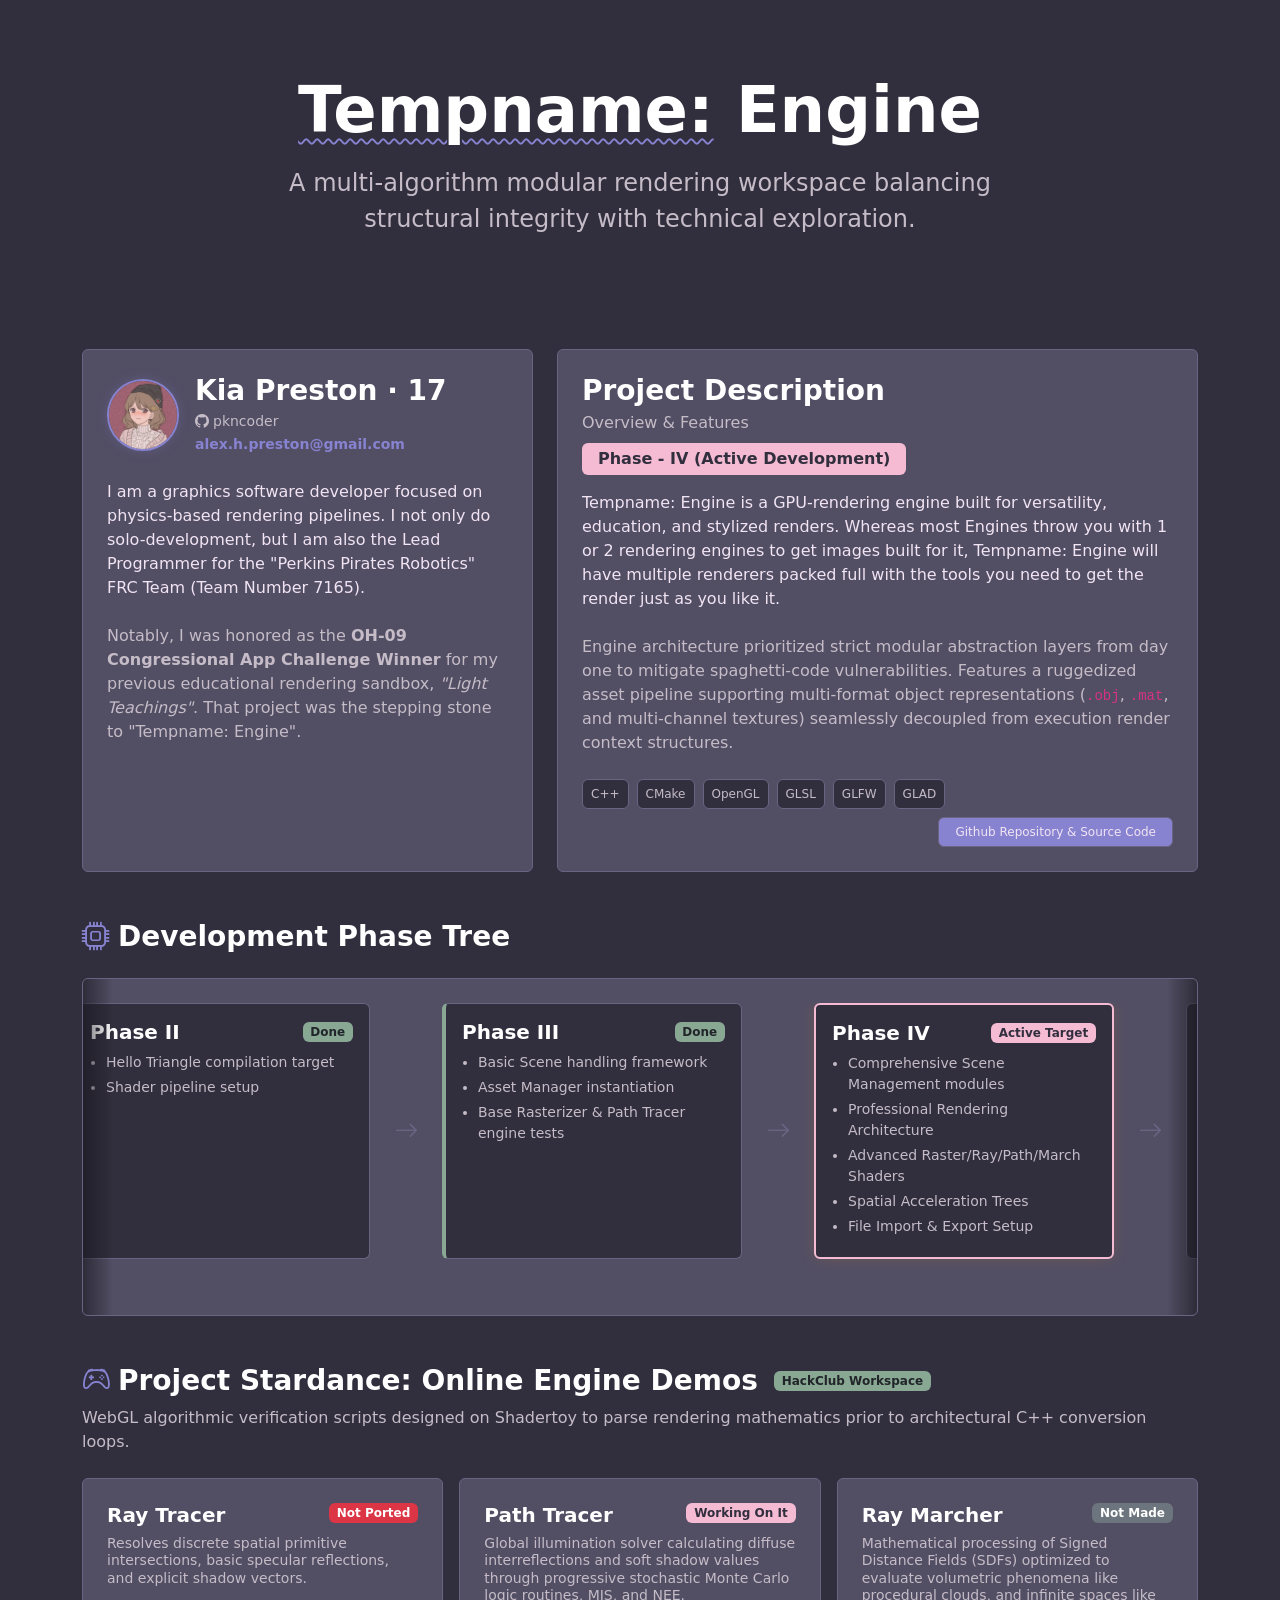
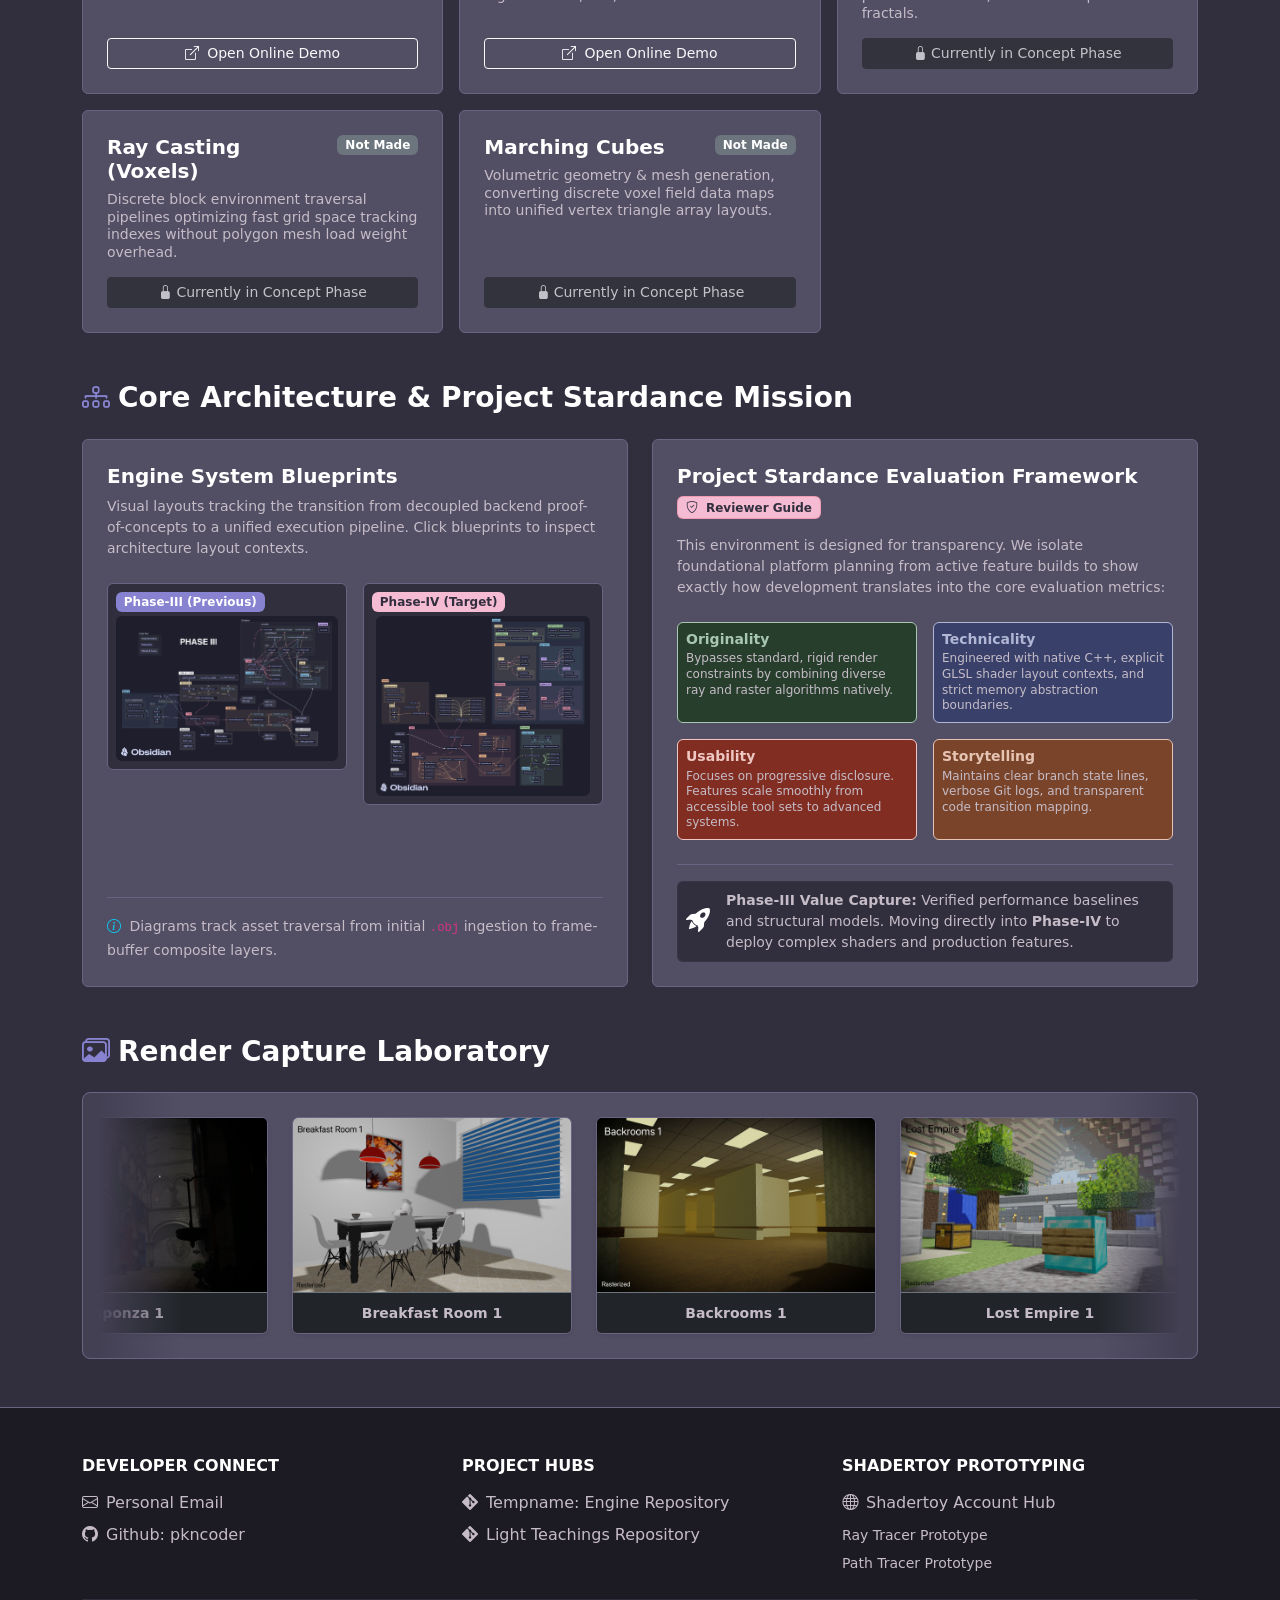
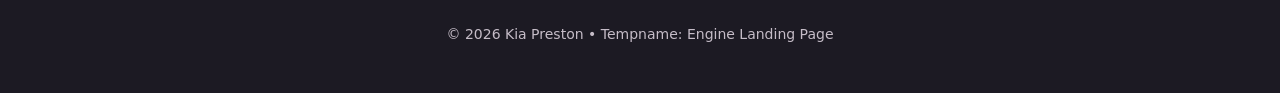
==== docs/index.html @ 06afb441 "Little changes, moving from landingPage/ to docs/, new png for the architecture, and changing the na" ====
<!DOCTYPE html>
<html lang="en">
<head>
    <meta charset="UTF-8">
    <meta name="viewport" content="width=device-width, initial-scale=1.0">

    <!-- Personal metadata -->
    <meta name="author" content="Kia Preston">
    <meta name="author-github" content="@pkncoder">
    <meta name="author-email" content="alex.h.preston@gmail.com">


    <!-- Bootstrap-5 -->
    <link href="https://cdn.jsdelivr.net/npm/bootstrap@5.3.2/dist/css/bootstrap.min.css" rel="stylesheet">
    <link rel="stylesheet" href="https://cdn.jsdelivr.net/npm/bootstrap-icons@1.11.1/font/bootstrap-icons.css">

    <!-- jQuery -->
    <script src="https://code.jquery.com/jquery-3.7.1.min.js" integrity="sha256-/JqT3SQfawRcv/BIHPThkBvs0OEvtFFmqPF/lYI/Cxo=" crossorigin="anonymous"></script>

    <!-- Custom Styles -->
    <link rel="stylesheet" href="./style.css">

    <title>Tempname: Engine</title>
</head>
<body>

    <header class="py-5 text-center container">
        <div class="row py-lg-4">
            <div class="col-lg-8 col-md-10 mx-auto">
                <h1 class="fw-bold display-3 mb-3 text-white">
                    <span class="squiggly-error">Tempname:</span> Engine
                </h1>
                <p class="lead text-secondary-custom fs-4">
                    A multi-algorithm modular rendering workspace balancing structural integrity with technical exploration.
                </p>
            </div>
        </div>
    </header>

    <main class="container my-4">

        <!-- Bio & Project Description -->
        <section class="row g-4 mb-5">

            <!-- Bio -->
            <div class="col-lg-5">
                <div class="card p-4 h-100 justify-content-between">
                    <div>
                        <div class="d-flex align-items-center mb-4">
                            <div class="pfp-container me-3 position-relative">
                                <img src="./assets/pfp.png" alt="Kia Preston Avatar" class="profile-image-frame" onerror="this.onerror=null; this.src='https://api.dicebear.com/7.x/bottts/svg?seed=pkncoder&backgroundColor=1f2833';">
                            </div>
                            <div>
                                <h3 class="mb-1 text-white fw-bold">Kia Preston &middot; 17</h3>
                                <p class="text-secondary-custom mb-0 small">
                                    <a href="https://github.com/pkncoder" class="text-secondary-custom text-decoration-none"><i class="bi bi-github me-1"></i>pkncoder</a>
                                </p>
                                <a href="mailto:alex.h.preston@gmail.com" class="small text-decoration-none fw-semibold accent-one">alex.h.preston@gmail.com</a>
                            </div>
                        </div>

                        <p class="text-primary-custom fs-6 lh-base mb-0">
                            I am a graphics software developer focused on physics-based rendering pipelines. I not only do solo-development, but I am also the Lead Programmer for the "Perkins Pirates Robotics" FRC Team (Team Number 7165).
                        </p>
                        <br>
                        <p class="text-secondary-custom fs-6 lh-base mb-0">
                            Notably, I was honored as the <strong>OH-09 Congressional App Challenge Winner</strong> for my previous educational rendering sandbox, <em>"Light Teachings"</em>. That project was the stepping stone to "Tempname: Engine". 
                        </p>
                    </div>
                </div>
            </div>

            <!-- Project Description -->
            <div class="col-lg-7">
                <div class="card p-4 h-100 d-flex flex-column justify-content-between">
                    <div>
                        <div class="d-flex justify-content-between align-items-start flex-wrap gap-2 mb-3">
                            <div>
                                <h3 class="text-white fw-bold mb-1">Project Description</h3>
                                <p class="text-secondary-custom mb-0">Overview & Features</p>
                            </div>
                            <span class="badge fs-6 px-3 py-2 state-active-badge">
                                Phase - IV (Active Development)
                            </span>
                        </div>

                        <p class="text-primary-custom mb-4">
                            Tempname: Engine is a GPU-rendering engine built for versatility, education, and stylized renders. Whereas most Engines throw you with 1 or 2 rendering engines to get images built for it, Tempname: Engine will have multiple renderers packed full with the tools you need to get the render just as you like it.
                        </p>

                        <p class="text-secondary-custom mb-4">
                            Engine architecture prioritized strict modular abstraction layers from day one to mitigate spaghetti-code vulnerabilities. Features a ruggedized asset pipeline supporting multi-format object representations (<code>.obj</code>, <code>.mat</code>, and multi-channel textures) seamlessly decoupled from execution render context structures.
                        </p>
                    </div>

                    <div>
                        <div class="pt-0 d-flex flex-wrap gap-2">
                            <span class="badge tech-pill px-2 py-2">C++</span>
                            <span class="badge tech-pill px-2 py-2">CMake</span>
                            <span class="badge tech-pill px-2 py-2">OpenGL</span>
                            <span class="badge tech-pill px-2 py-2">GLSL</span>
                            <span class="badge tech-pill px-2 py-2">GLFW</span>
                            <span class="badge tech-pill px-2 py-2">GLAD</span>
                            <a href="https://github.com/pkncoder/Engine/tree/Phase-III" style="margin-left: auto;" class="text-decoration-none">
                                <span class="badge repository-badge px-3 py-2">Github Repository & Source Code</span>
                            </a>
                        </div>
                    </div>
                </div>
            </div>
        </section>

        <!-- Development Phase Tree -->
        <section class="mb-5">
            <h3 class="text-white fw-bold mb-4"><i class="bi bi-cpu me-2 title-icon"></i>Development Phase Tree</h3>

            <div class="flowchart-outer-wrapper left-shadow-inactive right-shadow-inactive" id="flowchartWrapper">
                <div class="flowchart-scroller" id="pipelineScroller">
                    <div id="pipelinePlaceholder" class="w-100 text-center py-4 text-secondary-custom">
                        <div class="spinner-border spinner-border-sm me-2" role="status"></div>
                        Parsing Engine Pipeline Data Map...
                    </div>
                </div>
            </div>
        </section>

        <!-- Online Demos -->
        <section class="mb-5">
            <div class="d-flex align-items-center mb-2">
                <h3 class="text-white fw-bold mb-0"><i class="bi bi-controller me-2 title-icon"></i>Project Stardance: Online Engine Demos</h3>
                <span class="badge text-dark ms-3 state-done-badge">HackClub Workspace</span>
            </div>
            <p class="text-secondary-custom mb-4">
                WebGL algorithmic verification scripts designed on Shadertoy to parse rendering mathematics prior to architectural C++ conversion loops.
            </p>

            <div class="row g-3" id="demosContainer">
                <div id="demosPlaceholder" class="w-100 text-center py-4 text-secondary-custom">
                    <div class="spinner-border spinner-border-sm me-2" role="status"></div>
                    Parsing Laboratory Render Targets...
                </div>
            </div>
        </section>

        <!-- Architecture & Reviewer Guide -->
        <section class="mb-5">
            <h3 class="text-white fw-bold mb-4">
                <i class="bi bi-diagram-3 me-2 title-icon"></i>Core Architecture & Project Stardance Mission
            </h3>

            <div class="row g-4">

                <!-- Architechure Diagrams -->
                <div class="col-xl-6">
                    <div class="card p-4 h-100 justify-content-between">
                        <div>
                            <h5 class="text-white fw-bold mb-2">Engine System Blueprints</h5>
                            <p class="text-secondary-custom small mb-4">
                                Visual layouts tracking the transition from decoupled backend proof-of-concepts to a unified execution pipeline. Click blueprints to inspect architecture layout contexts.
                            </p>

                            <div class="row g-3">
                                <div class="col-sm-6">
                                    <div class="border rounded p-2 bg-main position-relative text-center card-border-custom blueprint-card">
                                        <span class="badge bg-secondary position-absolute top-0 start-0 m-2 small bg-accent-one">Phase-III (Previous)</span>
                                        <img src="./assets/P_III_Archetecture.png" alt="Phase-III Foundation Architecture Blueprint" class="img-fluid rounded d-block mx-auto mt-4 architecture-lightbox-trigger" style="max-height: 180px; object-fit: contain;"
                                             onerror="this.onerror=null; this.insertAdjacentHTML('afterend', '<div class=\'py-5 text-secondary-custom\'><i class=\'bi bi-vector-pen fs-2 mb-2 d-block\'></i><span class=\'small\'>Phase-III Diagram</span></div>'); this.remove();">
                                    </div>
                                </div>
                                <div class="col-sm-6">
                                    <div class="border rounded p-2 bg-main position-relative text-center card-border-custom blueprint-card">
                                        <span class="badge position-absolute top-0 start-0 m-2 small text-dark state-active-badge">Phase-IV (Target)</span>
                                        <img src="./assets/Phase-IV-Architecture.png" alt="Phase-IV Modular Target System Architecture" class="img-fluid rounded d-block mx-auto mt-4 architecture-lightbox-trigger" style="max-height: 180px; object-fit: contain;"
                                             onerror="this.onerror=null; this.insertAdjacentHTML('afterend', '<div class=\'py-5 text-secondary-custom\'><i class=\'bi bi-bezier2 fs-2 mb-2 d-block\'></i><span class=\'small\'>Phase-IV Layout Schema</span></div>'); this.remove();">
                                    </div>
                                </div>
                            </div>
                        </div>
                        <div class="pt-3 mt-3 border-top card-border-custom">
                            <span class="text-secondary-custom small"><i class="bi bi-info-circle me-1 text-info"></i> Diagrams track asset traversal from initial <code>.obj</code> ingestion to frame-buffer composite layers.</span>
                        </div>
                    </div>
                </div>

                <!-- Reviewer Guide -->
                <div class="col-xl-6">
                    <div class="card p-4 h-100 d-flex flex-column justify-content-between">
                        <div>
                            <div class="d-flex justify-content-between align-items-center mb-3 flex-wrap gap-2">
                                <h5 class="text-white fw-bold mb-0">Project Stardance Evaluation Framework</h5>
                                <span class="badge reviewer-guide-badge px-2.5 py-1.5 small">
                                    <i class="bi bi-shield-check me-1"></i> Reviewer Guide
                                </span>
                            </div>
                            <p class="text-secondary-custom small mb-4">
                                This environment is designed for transparency. We isolate foundational platform planning from active feature builds to show exactly how development translates into the core evaluation metrics:
                            </p>

                            <div class="row g-3">

                                <!-- Originality -->
                                <div class="col-6">
                                    <div class="p-2 rounded h-100 matrix-box-originality">
                                        <h6 class="fw-bold mb-1 small matrix-originality-color">Originality</h6>
                                        <p class="text-secondary-custom mb-0 small-text-matrix">
                                            Bypasses standard, rigid render constraints by combining diverse ray and raster algorithms natively.
                                        </p>
                                    </div>
                                </div>

                                <!-- Technicality -->
                                <div class="col-6">
                                    <div class="p-2 rounded h-100 matrix-box-technicality">
                                        <h6 class="fw-bold mb-1 small matrix-technicality-color">Technicality</h6>
                                        <p class="text-secondary-custom mb-0 small-text-matrix">
                                            Engineered with native C++, explicit GLSL shader layout contexts, and strict memory abstraction boundaries.
                                        </p>
                                    </div>
                                </div>

                                <!-- Usability -->
                                <div class="col-6">
                                    <div class="p-2 rounded h-100 matrix-box-usibility">
                                        <h6 class="fw-bold mb-1 small matrix-usability-color">Usability</h6>
                                        <p class="text-secondary-custom mb-0 small-text-matrix">
                                            Focuses on progressive disclosure. Features scale smoothly from accessible tool sets to advanced systems.
                                        </p>
                                    </div>
                                </div>

                                <!-- Storytelling -->
                                <div class="col-6">
                                    <div class="p-2 rounded h-100 matrix-box-storytelling">
                                        <h6 class="fw-bold mb-1 small matrix-storytelling-color">Storytelling</h6>
                                        <p class="text-secondary-custom mb-0 small-text-matrix">
                                            Maintains clear branch state lines, verbose Git logs, and transparent code transition mapping.
                                        </p>
                                    </div>
                                </div>
                            </div>
                        </div>

                        <div class="mt-4 pt-3 border-top card-border-custom">
                            <div class="bg-main p-2 rounded border border-secondary border-opacity-10 d-flex align-items-center">
                                <i class="bi bi-rocket-takeoff-fill fs-4 me-3 text-white"></i>
                                <p class="mb-0 small text-secondary-custom">
                                    <strong>Phase-III Value Capture:</strong> Verified performance baselines and structural models. Moving directly into <strong>Phase-IV</strong> to deploy complex shaders and production features.
                                </p>
                            </div>
                        </div>
                    </div>
                </div>
            </div>
        </section>

        <!-- Render Capture Library -->
        <section class="mb-4">
            <h3 class="text-white fw-bold mb-4"><i class="bi bi-images me-2 title-icon"></i>Render Capture Laboratory</h3>
            <div class="gallery-shadow-wrapper position-relative">
                <div class="gallery-viewport position-relative" id="galleryViewport">
                    <div class="gallery-track" id="galleryTrack">
                        <div id="galleryPlaceholder" class="w-100 text-center py-4 text-secondary-custom">
                            <div class="spinner-border spinner-border-sm me-2" role="status"></div>
                            Streaming Framerate Metrics...
                        </div>
                    </div>
                </div>
            </div>
        </section>

    </main>

    <!-- Bootstrap-5 Lightbox -->
    <div class="modal fade" id="lightboxModal" tabindex="-1" aria-hidden="true">
        <div class="modal-dialog modal-dialog-centered modal-xl">
            <div class="modal-content style-modal-bg modal-border-custom">
                <div class="modal-header border-0 pb-0">
                    <h5 class="modal-title text-white fw-bold" id="lightboxTitle">Workspace Render</h5>
                    <button type="button" class="btn-close btn-close-white" data-bs-dismiss="modal" aria-label="Close"></button>
                </div>
                <div class="modal-body text-center p-4">
                    <img src="" id="lightboxImage" class="img-fluid rounded shadow" alt="Expanded Render View">
                </div>
            </div>
        </div>
    </div>

    <!-- Footer -->
    <footer class="py-5 mt-5">
        <div class="container">
            <div class="row text-center text-md-start g-4">
                <div class="col-md-4">
                    <h6 class="text-white text-uppercase tracking-wider fw-bold mb-3">Developer Connect</h6>
                    <ul class="list-unstyled mb-0 footer-link-list">
                        <li class="mb-2"><a href="mailto:alex.h.preston@gmail.com"><i class="bi bi-envelope me-2"></i>Personal Email</a></li>
                        <li><a href="https://github.com/pkncoder" target="_blank"><i class="bi bi-github me-2"></i>Github: pkncoder</a></li>
                    </ul>
                </div>
                <div class="col-md-4">
                    <h6 class="text-white text-uppercase tracking-wider fw-bold mb-3">Project Hubs</h6>
                    <ul class="list-unstyled mb-0 footer-link-list">
                        <li class="mb-2"><a href="https://github.com/pkncoder/Engine/tree/Phase-III" target="_blank"><i class="bi bi-git me-2"></i>Tempname: Engine Repository</a></li>
                        <li><a href="https://github.com/pkncoder/Light-Teachings" target="_blank"><i class="bi bi-git me-2"></i>Light Teachings Repository</a></li>
                    </ul>
                </div>
                <div class="col-md-4">
                    <h6 class="text-white text-uppercase tracking-wider fw-bold mb-3">Shadertoy Prototyping</h6>
                    <ul class="list-unstyled mb-0 footer-link-list">
                        <li class="mb-2"><a href="https://www.shadertoy.com/user/pkncoder" target="_blank"><i class="bi bi-globe me-2"></i>Shadertoy Account Hub</a></li>
                        <li class="mb-1"><a href="https://www.shadertoy.com/view/tXyXRc" target="_blank" class="small text-secondary-custom">Ray Tracer Prototype</a></li>
                        <li><a href="https://www.shadertoy.com/view/7fBSzR" target="_blank" class="small text-secondary-custom">Path Tracer Prototype</a></li>
                    </ul>
                </div>
            </div>
            <hr class="my-4" style="border-color: var(--border-color) !important;">
            <div class="text-center text-secondary-custom small">
                &copy; 2026 Kia Preston &bull; Tempname: Engine Landing Page
            </div>
        </div>
    </footer>

    <script src="https://cdn.jsdelivr.net/npm/bootstrap@5.3.2/dist/js/bootstrap.bundle.min.js"></script>
    <script src="script.js"></script>
</body>
</html>
---- docs/style.css ----
/* Global CSS Design Variables Workspace */
:root {
    /* Layout Framework Foundations */
    --bg-main: #312E3D;                /* Your Main Background */
    --bg-card: #524e64;                /* Elevated variation for visual hierarchy */
    --bg-card-hover: #5f5a74;          /* Distinct hover separation */
    --border-color: #6a6483;           /* Balanced structural border lines */
    
    /* Branding Assets & Accents */
    --accent-one: #8783D1;              /* Your Secondary 2 (Periwinkle Accent Focus) */
    --accent-one-hover: #a3a0df;        /* Brightened interactive focus state */

    --accent-two: #F4BBD3;              /* Your Secondary 2 (Periwinkle Accent Focus) */
    --accent-two-hover: #E873A4;        /* Brightened interactive focus state */
    
    /* Core Typography Matrix */
    --text-primary-custom: #F1E4F3;    /* Your Primary Color (Highly readable off-white) */
    --text-secondary-custom: #c5bcc7;  /* High-contrast muted mauve-gray for paragraphs */
    
    /* Flowchart/Demo Phase Operational States (Color Theory Additions) */
    --state-done: #89A894;              /* Your Main Accent (Sage green for completion success) */
    --state-active: #F4BBD3;            /* Your Secondary 1 (Pastel pink for active/in-progress focus) */
    --state-planned: #75718a;           /* Harmonic muted slate-mauve for upcoming milestones */
    --state-not-ported: #cf6b84;        /* Softened crimson/coral for warning states */
    
    /* Explicit Customization Variable Extensions */
    --pfp-border-color: #8783D1;       /* Cohesive link with branding accents */
    --pfp-shadow-color: rgba(135, 131, 209, 0.25);

    --tech-pill-bg: rgba(137, 168, 148, 0.12); /* Semi-transparent sage tint */
    --tech-pill-text: #b2cbb9;          /* Readable contrast variation of sage green */

    --modal-overlay-bg: #2c2937;        /* Ultra-deep backdrop layer for focus control */
    --scroll-shadow-color: rgba(22, 21, 28, 0.6);

    --gallery-edge-fade: #444054;       /* Must match --bg-main for a perfect seamless blend */

    /* Matrix Box */
    --matrix-originality-bg: #283E2D;
    --matrix-technicality-bg: #39406A;
    --matrix-usability-bg: #812D22;
    --matrix-storytelling-bg: #7A442A;

    --matrix-originality-border: #A8C7B0;
    --matrix-technicality-border: #B0B6D4;
    --matrix-usability-border: #EFC7C2;
    --matrix-storytelling-border: #E5C4B3;

    /* Footer */
    --footer-bg: #1C1A23;
}

/* Globals */
.bg-main { background-color: var(--bg-main) !important; }
.text-primary-custom { color: var(--text-primary-custom); }
.text-secondary-custom { color: var(--text-secondary-custom); }

/* Accent Colors */
.accent-one { color: var(--accent-one) !important; }
.accent-one-hover { color: var(--accent-one-hover) !important; }
.bg-accent-one { background-color: var(--accent-one) !important; }

.accent-two { color: var(--accent-two) !important; }
.bg-accent-two { background-color: var(--accent-two) !important; }


.title-icon { color: var(--accent-one); }

/* TODO: temp */
.card-border-custom { border-color: var(--border-color) !important; }
.modal-border-custom { border: 1px solid var(--border-color) !important; }

.text-done-custom { color: var(--state-done) !important; }
.text-active-custom { color: var(--state-active) !important; }
.text-planned { color: var(--state-planned) !important; }
.text-not-ported { color: var(--state-not-ported) !important; }

/* Matrix Box */
.matrix-box-originality { background-color: var(--matrix-originality-bg); border: 1px solid var(--matrix-originality-border); }
.matrix-box-technicality { background-color: var(--matrix-technicality-bg); border: 1px solid var(--matrix-technicality-border); }
.matrix-box-usibility { background-color: var(--matrix-usability-bg); border: 1px solid var(--matrix-usability-border); }
.matrix-box-storytelling { background-color: var(--matrix-storytelling-bg); border: 1px solid var(--matrix-storytelling-border); }

.matrix-originality-color { color: var(--matrix-originality-border); }
.matrix-technicality-color { color: var(--matrix-technicality-border); }
.matrix-usability-color { color: var(--matrix-usability-border); }
.matrix-storytelling-color { color: var(--matrix-storytelling-border); }

.style-modal-bg { background-color: var(--modal-overlay-bg) !important; }
.footer-link-list a { color: var(--text-secondary-custom); text-decoration: none; }
.footer-link-list a:hover { color: var(--text-primary); text-decoration: underline; }

.state-active-badge { background-color: var(--state-active) !important; color: var(--bg-main) !important; }
.state-done-badge { background-color: var(--state-done) !important; }

/* Globals */

body {
    background-color: var(--bg-main) !important;
    color: var(--text-secondary-custom) !important;
}
.bg-main {
    background-color: var(--bg-main) !important;
}

.card {
    background-color: var(--bg-card);
    border: 1px solid var(--border-color);
    color: var(--text-primary);
}

/* Header */

.squiggly-error {
    text-decoration: underline;
    text-decoration-style: wavy;
    text-decoration-color: var(--accent-one);
    text-underline-offset: 6px;
    text-decoration-thickness: 2px;
}

/* Bio Box */

.pfp-container {
    width: 72px;
    height: 72px;
    flex: 0 0 auto;
}

.profile-image-frame {
    width: 100%;
    height: 100%;
    object-fit: cover;
    border-radius: 50%;
    border: 2px solid var(--pfp-border-color);
    box-shadow: 0 0 12px var(--pfp-shadow-color);
}

/* Project Description Box */

.tech-pill {
    background-color: var(--bg-main);
    border: 1px solid var(--border-color);
    color: var(--text-primary);
    font-weight: 500;
}

.repository-badge {
    background-color: var(--accent-one) !important;
    border: 1px solid var(--border-color) !important;
    font-weight: 500;
    color: var(--text-primary-custom) !important;
}
.repository-badge:hover { opacity: 0.9; }

/* Development Phase Tree */

.flowchart-outer-wrapper {
    position: relative;
    overflow: hidden;
    border-radius: var(--bs-border-radius);
    background-color: var(--bg-card);
    border: 1px solid var(--border-color);
    padding: 1.5rem 0;
}

.flowchart-outer-wrapper::before,
.flowchart-outer-wrapper::after {
    content: '';
    position: absolute;
    top: 0;
    bottom: 0;
    width: 30px;
    z-index: 5;
    pointer-events: none;
    transition: opacity 0.3s ease;
    opacity: 0;
}
.flowchart-outer-wrapper::before {
    left: 0;
    background: linear-gradient(to right, var(--scroll-shadow-color), transparent);
}
.flowchart-outer-wrapper::after {
    right: 0;
    background: linear-gradient(to left, var(--scroll-shadow-color), transparent);
}

.flowchart-outer-wrapper.left-shadow-active::before { opacity: 1; }
.flowchart-outer-wrapper.right-shadow-active::after { opacity: 1; }

.flowchart-outer-wrapper::before,
.flowchart-outer-wrapper::after {
    content: '';
    position: absolute;
    top: 0;
    bottom: 0;
    width: 30px;
    z-index: 5;
    pointer-events: none;
    transition: opacity 0.3s ease;
    opacity: 0;
}
.flowchart-outer-wrapper::before {
    left: 0;
    background: linear-gradient(to right, var(--scroll-shadow-color), transparent);
}
.flowchart-outer-wrapper::after {
    right: 0;
    background: linear-gradient(to left, var(--scroll-shadow-color), transparent);
}

.flowchart-outer-wrapper.left-shadow-active::before { opacity: 1; }
.flowchart-outer-wrapper.right-shadow-active::after { opacity: 1; }

.flowchart-card {
    min-width: 300px;
    max-width: 300px;
    flex: 0 0 auto;
    background-color: var(--bg-main);
    border: 1px solid var(--border-color);
    border-radius: 0.375rem;
}

.flowchart-card.active {
    border: 2px solid var(--state-active);
    box-shadow: 0 0 15px rgba(255, 159, 28, 0.15);
}

.flowchart-card.done {
    border-left: 4px solid var(--state-done);
}

.flowchart-scroller {
    display: flex;
    align-items: stretch;
    overflow-x: auto;
    gap: 1rem;
    padding: 1.5rem;
    padding-top: 0;
    scroll-behavior: smooth;
}

/* Custom scrollbar configurations for sleek dark engine aesthetics */
.flowchart-scroller::-webkit-scrollbar {
    height: 8px;
}
.flowchart-scroller::-webkit-scrollbar-track {
    background: var(--bg-main);
    border-radius: 4px;
}
.flowchart-scroller::-webkit-scrollbar-thumb {
    background: var(--border-color);
    border-radius: 4px;
}
.flowchart-scroller::-webkit-scrollbar-thumb:hover {
    background: var(--text-secondary);
}

.flowchart-arrow {
    display: flex;
    align-items: center;
    justify-content: center;
    color: var(--border-color);
    flex: 0 0 auto;
    font-size: 1.5rem;
}

/* Project Demos */

/* Architecture Blueprint Box */

.blueprint-card img {
    cursor: pointer;
    transition: transform 0.25s ease, filter 0.25s ease;
}
.blueprint-card img:hover {
    transform: scale(1.02);
    filter: brightness(1.15);
}

/* Evaluation Box */

.reviewer-guide-badge {
    background-color: var(--state-active) !important;
    color: var(--bg-main);
    border: 1px solid rgba(222, 62, 75, 0.25);
}

.small-text-matrix {
    font-size: 0.75rem !important;
    line-height: 1.3 !important;
}

/* Image Gallery */

.gallery-shadow-wrapper {
    width: 100%;
    height: 100%;
    padding: 0;
    margin: 0;
    background-color: var(--bg-card);
    border: 1px solid var(--border-color);
    border-radius: 0.5rem;
}

.gallery-shadow-wrapper::before,
.gallery-shadow-wrapper::after {
    content: '';
    position: absolute;
    top: 0;
    bottom: 0;
    width: 100px;
    pointer-events: none;
    z-index: 10;
    border-radius: 0.5rem;
}

.gallery-shadow-wrapper::before {
    left: 0;
    background: linear-gradient(to right, var(--gallery-edge-fade) 15%, transparent);
}
.gallery-shadow-wrapper::after {
    right: 0;
    background: linear-gradient(to left, var(--gallery-edge-fade) 15%, transparent);
}

.gallery-viewport {
    overflow: hidden;
    width: 100%;
    padding: 1.5rem 0;
}

.gallery-track {
    display: flex;
    gap: 1.5rem;
    width: max-content;
    position: relative;
}

.gallery-item {
    width: 280px;
    flex: 0 0 auto;
    transition: transform 0.2s, border-color 0.2s;
    background-color: var(--bg-main);
    border: 1px solid var(--border-color);
    cursor: pointer;
}

.gallery-item img {
    transition: filter 0.2s ease-in-out;
}

.gallery-item:hover img {
    filter: brightness(1.1);
}
.gallery-item:hover {
    transform: scale(1.02);
    border-color: var(--text-secondary);
}

.gallery-img-placeholder {
    height: 160px;
    display: flex;
    align-items: center;
    justify-content: center;
    background: linear-gradient(135deg, #1a1a24 0%, #111116 100%);
    color: var(--text-secondary);
}

/* Bootstrap 5 Lightbox */

.style-modal-bg {
    background-color: #0f0f12;
}

/* Modal configuration limits to prevent graphic clipping layout distortion */
#lightboxImage {
    max-height: 75vh;
    object-fit: contain;
    border: 1px solid var(--border-color);
}

/* Footer */

footer {
    background-color: var(--footer-bg);
    border-top: 1px solid var(--border-color);
}
footer a {
    text-decoration: none;
    color: var(--text-secondary);
}
footer a:hover {
    color: var(--text-primary);
    text-decoration: underline;
}
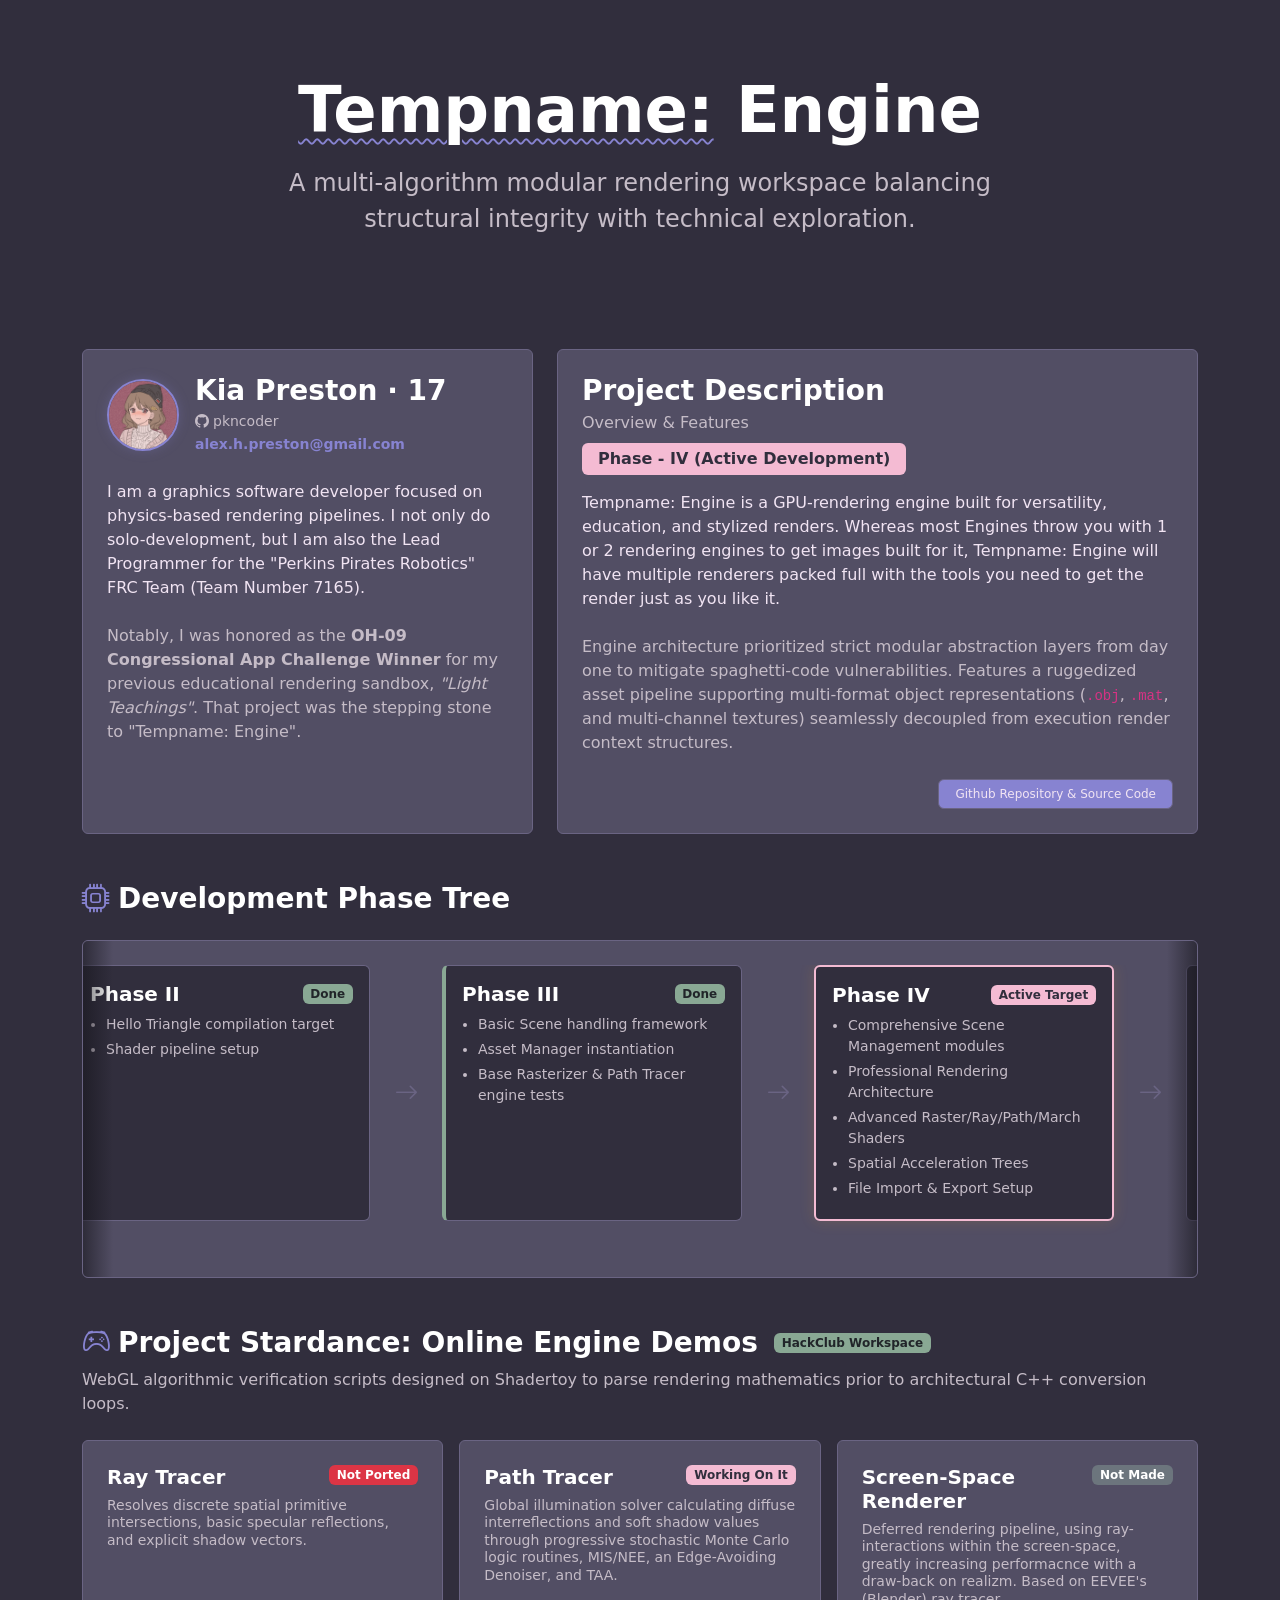
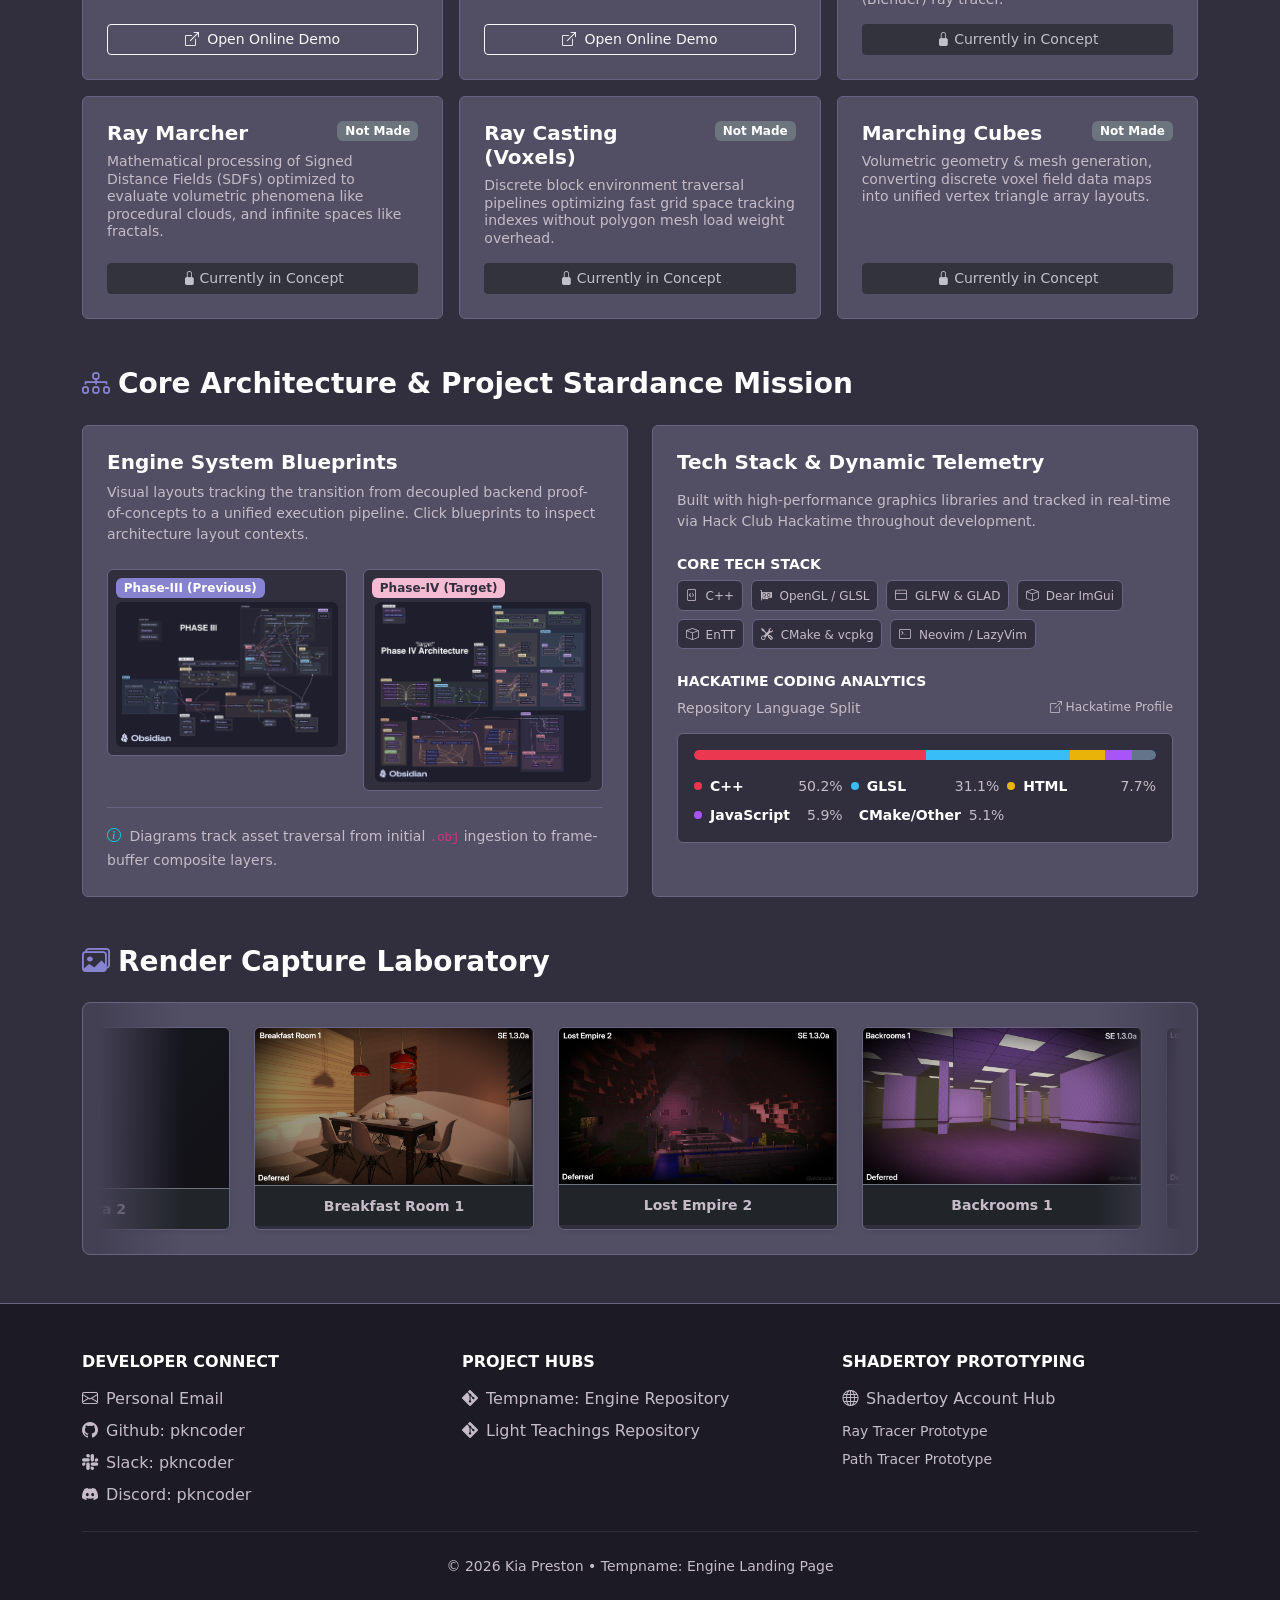
==== commit 758376cf: "Updated site" ====
--- a/docs/index.html
+++ b/docs/index.html
@@ -1,325 +1,346 @@
 <!DOCTYPE html>
 <html lang="en">
-<head>
-    <meta charset="UTF-8">
-    <meta name="viewport" content="width=device-width, initial-scale=1.0">
-
-    <!-- Personal metadata -->
-    <meta name="author" content="Kia Preston">
-    <meta name="author-github" content="@pkncoder">
-    <meta name="author-email" content="alex.h.preston@gmail.com">
-
-
-    <!-- Bootstrap-5 -->
-    <link href="https://cdn.jsdelivr.net/npm/bootstrap@5.3.2/dist/css/bootstrap.min.css" rel="stylesheet">
-    <link rel="stylesheet" href="https://cdn.jsdelivr.net/npm/bootstrap-icons@1.11.1/font/bootstrap-icons.css">
-
-    <!-- jQuery -->
-    <script src="https://code.jquery.com/jquery-3.7.1.min.js" integrity="sha256-/JqT3SQfawRcv/BIHPThkBvs0OEvtFFmqPF/lYI/Cxo=" crossorigin="anonymous"></script>
-
-    <!-- Custom Styles -->
-    <link rel="stylesheet" href="./style.css">
-
-    <title>Tempname: Engine</title>
-</head>
-<body>
-
-    <header class="py-5 text-center container">
-        <div class="row py-lg-4">
-            <div class="col-lg-8 col-md-10 mx-auto">
-                <h1 class="fw-bold display-3 mb-3 text-white">
-                    <span class="squiggly-error">Tempname:</span> Engine
-                </h1>
-                <p class="lead text-secondary-custom fs-4">
-                    A multi-algorithm modular rendering workspace balancing structural integrity with technical exploration.
-                </p>
-            </div>
-        </div>
-    </header>
-
-    <main class="container my-4">
-
-        <!-- Bio & Project Description -->
-        <section class="row g-4 mb-5">
-
-            <!-- Bio -->
-            <div class="col-lg-5">
-                <div class="card p-4 h-100 justify-content-between">
-                    <div>
-                        <div class="d-flex align-items-center mb-4">
-                            <div class="pfp-container me-3 position-relative">
-                                <img src="./assets/pfp.png" alt="Kia Preston Avatar" class="profile-image-frame" onerror="this.onerror=null; this.src='https://api.dicebear.com/7.x/bottts/svg?seed=pkncoder&backgroundColor=1f2833';">
-                            </div>
-                            <div>
-                                <h3 class="mb-1 text-white fw-bold">Kia Preston &middot; 17</h3>
-                                <p class="text-secondary-custom mb-0 small">
-                                    <a href="https://github.com/pkncoder" class="text-secondary-custom text-decoration-none"><i class="bi bi-github me-1"></i>pkncoder</a>
-                                </p>
-                                <a href="mailto:alex.h.preston@gmail.com" class="small text-decoration-none fw-semibold accent-one">alex.h.preston@gmail.com</a>
-                            </div>
-                        </div>
-
-                        <p class="text-primary-custom fs-6 lh-base mb-0">
-                            I am a graphics software developer focused on physics-based rendering pipelines. I not only do solo-development, but I am also the Lead Programmer for the "Perkins Pirates Robotics" FRC Team (Team Number 7165).
-                        </p>
-                        <br>
-                        <p class="text-secondary-custom fs-6 lh-base mb-0">
-                            Notably, I was honored as the <strong>OH-09 Congressional App Challenge Winner</strong> for my previous educational rendering sandbox, <em>"Light Teachings"</em>. That project was the stepping stone to "Tempname: Engine". 
-                        </p>
-                    </div>
-                </div>
-            </div>
-
-            <!-- Project Description -->
-            <div class="col-lg-7">
-                <div class="card p-4 h-100 d-flex flex-column justify-content-between">
-                    <div>
-                        <div class="d-flex justify-content-between align-items-start flex-wrap gap-2 mb-3">
-                            <div>
-                                <h3 class="text-white fw-bold mb-1">Project Description</h3>
-                                <p class="text-secondary-custom mb-0">Overview & Features</p>
-                            </div>
-                            <span class="badge fs-6 px-3 py-2 state-active-badge">
-                                Phase - IV (Active Development)
-                            </span>
-                        </div>
-
-                        <p class="text-primary-custom mb-4">
-                            Tempname: Engine is a GPU-rendering engine built for versatility, education, and stylized renders. Whereas most Engines throw you with 1 or 2 rendering engines to get images built for it, Tempname: Engine will have multiple renderers packed full with the tools you need to get the render just as you like it.
-                        </p>
-
-                        <p class="text-secondary-custom mb-4">
-                            Engine architecture prioritized strict modular abstraction layers from day one to mitigate spaghetti-code vulnerabilities. Features a ruggedized asset pipeline supporting multi-format object representations (<code>.obj</code>, <code>.mat</code>, and multi-channel textures) seamlessly decoupled from execution render context structures.
-                        </p>
-                    </div>
-
-                    <div>
-                        <div class="pt-0 d-flex flex-wrap gap-2">
-                            <span class="badge tech-pill px-2 py-2">C++</span>
-                            <span class="badge tech-pill px-2 py-2">CMake</span>
-                            <span class="badge tech-pill px-2 py-2">OpenGL</span>
-                            <span class="badge tech-pill px-2 py-2">GLSL</span>
-                            <span class="badge tech-pill px-2 py-2">GLFW</span>
-                            <span class="badge tech-pill px-2 py-2">GLAD</span>
-                            <a href="https://github.com/pkncoder/Engine/tree/Phase-III" style="margin-left: auto;" class="text-decoration-none">
-                                <span class="badge repository-badge px-3 py-2">Github Repository & Source Code</span>
-                            </a>
-                        </div>
-                    </div>
-                </div>
-            </div>
-        </section>
-
-        <!-- Development Phase Tree -->
-        <section class="mb-5">
-            <h3 class="text-white fw-bold mb-4"><i class="bi bi-cpu me-2 title-icon"></i>Development Phase Tree</h3>
-
-            <div class="flowchart-outer-wrapper left-shadow-inactive right-shadow-inactive" id="flowchartWrapper">
-                <div class="flowchart-scroller" id="pipelineScroller">
-                    <div id="pipelinePlaceholder" class="w-100 text-center py-4 text-secondary-custom">
-                        <div class="spinner-border spinner-border-sm me-2" role="status"></div>
-                        Parsing Engine Pipeline Data Map...
-                    </div>
-                </div>
-            </div>
-        </section>
-
-        <!-- Online Demos -->
-        <section class="mb-5">
-            <div class="d-flex align-items-center mb-2">
-                <h3 class="text-white fw-bold mb-0"><i class="bi bi-controller me-2 title-icon"></i>Project Stardance: Online Engine Demos</h3>
-                <span class="badge text-dark ms-3 state-done-badge">HackClub Workspace</span>
-            </div>
-            <p class="text-secondary-custom mb-4">
-                WebGL algorithmic verification scripts designed on Shadertoy to parse rendering mathematics prior to architectural C++ conversion loops.
-            </p>
-
-            <div class="row g-3" id="demosContainer">
-                <div id="demosPlaceholder" class="w-100 text-center py-4 text-secondary-custom">
-                    <div class="spinner-border spinner-border-sm me-2" role="status"></div>
-                    Parsing Laboratory Render Targets...
-                </div>
-            </div>
-        </section>
-
-        <!-- Architecture & Reviewer Guide -->
-        <section class="mb-5">
-            <h3 class="text-white fw-bold mb-4">
-                <i class="bi bi-diagram-3 me-2 title-icon"></i>Core Architecture & Project Stardance Mission
-            </h3>
-
-            <div class="row g-4">
-
-                <!-- Architechure Diagrams -->
-                <div class="col-xl-6">
-                    <div class="card p-4 h-100 justify-content-between">
-                        <div>
-                            <h5 class="text-white fw-bold mb-2">Engine System Blueprints</h5>
-                            <p class="text-secondary-custom small mb-4">
-                                Visual layouts tracking the transition from decoupled backend proof-of-concepts to a unified execution pipeline. Click blueprints to inspect architecture layout contexts.
-                            </p>
-
-                            <div class="row g-3">
-                                <div class="col-sm-6">
-                                    <div class="border rounded p-2 bg-main position-relative text-center card-border-custom blueprint-card">
-                                        <span class="badge bg-secondary position-absolute top-0 start-0 m-2 small bg-accent-one">Phase-III (Previous)</span>
-                                        <img src="./assets/P_III_Archetecture.png" alt="Phase-III Foundation Architecture Blueprint" class="img-fluid rounded d-block mx-auto mt-4 architecture-lightbox-trigger" style="max-height: 180px; object-fit: contain;"
-                                             onerror="this.onerror=null; this.insertAdjacentHTML('afterend', '<div class=\'py-5 text-secondary-custom\'><i class=\'bi bi-vector-pen fs-2 mb-2 d-block\'></i><span class=\'small\'>Phase-III Diagram</span></div>'); this.remove();">
-                                    </div>
-                                </div>
-                                <div class="col-sm-6">
-                                    <div class="border rounded p-2 bg-main position-relative text-center card-border-custom blueprint-card">
-                                        <span class="badge position-absolute top-0 start-0 m-2 small text-dark state-active-badge">Phase-IV (Target)</span>
-                                        <img src="./assets/Phase-IV-Architecture.png" alt="Phase-IV Modular Target System Architecture" class="img-fluid rounded d-block mx-auto mt-4 architecture-lightbox-trigger" style="max-height: 180px; object-fit: contain;"
-                                             onerror="this.onerror=null; this.insertAdjacentHTML('afterend', '<div class=\'py-5 text-secondary-custom\'><i class=\'bi bi-bezier2 fs-2 mb-2 d-block\'></i><span class=\'small\'>Phase-IV Layout Schema</span></div>'); this.remove();">
-                                    </div>
-                                </div>
-                            </div>
-                        </div>
-                        <div class="pt-3 mt-3 border-top card-border-custom">
-                            <span class="text-secondary-custom small"><i class="bi bi-info-circle me-1 text-info"></i> Diagrams track asset traversal from initial <code>.obj</code> ingestion to frame-buffer composite layers.</span>
-                        </div>
-                    </div>
-                </div>
-
-                <!-- Reviewer Guide -->
-                <div class="col-xl-6">
-                    <div class="card p-4 h-100 d-flex flex-column justify-content-between">
-                        <div>
-                            <div class="d-flex justify-content-between align-items-center mb-3 flex-wrap gap-2">
-                                <h5 class="text-white fw-bold mb-0">Project Stardance Evaluation Framework</h5>
-                                <span class="badge reviewer-guide-badge px-2.5 py-1.5 small">
-                                    <i class="bi bi-shield-check me-1"></i> Reviewer Guide
-                                </span>
-                            </div>
-                            <p class="text-secondary-custom small mb-4">
-                                This environment is designed for transparency. We isolate foundational platform planning from active feature builds to show exactly how development translates into the core evaluation metrics:
-                            </p>
-
-                            <div class="row g-3">
-
-                                <!-- Originality -->
-                                <div class="col-6">
-                                    <div class="p-2 rounded h-100 matrix-box-originality">
-                                        <h6 class="fw-bold mb-1 small matrix-originality-color">Originality</h6>
-                                        <p class="text-secondary-custom mb-0 small-text-matrix">
-                                            Bypasses standard, rigid render constraints by combining diverse ray and raster algorithms natively.
-                                        </p>
-                                    </div>
-                                </div>
-
-                                <!-- Technicality -->
-                                <div class="col-6">
-                                    <div class="p-2 rounded h-100 matrix-box-technicality">
-                                        <h6 class="fw-bold mb-1 small matrix-technicality-color">Technicality</h6>
-                                        <p class="text-secondary-custom mb-0 small-text-matrix">
-                                            Engineered with native C++, explicit GLSL shader layout contexts, and strict memory abstraction boundaries.
-                                        </p>
-                                    </div>
-                                </div>
-
-                                <!-- Usability -->
-                                <div class="col-6">
-                                    <div class="p-2 rounded h-100 matrix-box-usibility">
-                                        <h6 class="fw-bold mb-1 small matrix-usability-color">Usability</h6>
-                                        <p class="text-secondary-custom mb-0 small-text-matrix">
-                                            Focuses on progressive disclosure. Features scale smoothly from accessible tool sets to advanced systems.
-                                        </p>
-                                    </div>
-                                </div>
-
-                                <!-- Storytelling -->
-                                <div class="col-6">
-                                    <div class="p-2 rounded h-100 matrix-box-storytelling">
-                                        <h6 class="fw-bold mb-1 small matrix-storytelling-color">Storytelling</h6>
-                                        <p class="text-secondary-custom mb-0 small-text-matrix">
-                                            Maintains clear branch state lines, verbose Git logs, and transparent code transition mapping.
-                                        </p>
-                                    </div>
-                                </div>
-                            </div>
-                        </div>
-
-                        <div class="mt-4 pt-3 border-top card-border-custom">
-                            <div class="bg-main p-2 rounded border border-secondary border-opacity-10 d-flex align-items-center">
-                                <i class="bi bi-rocket-takeoff-fill fs-4 me-3 text-white"></i>
-                                <p class="mb-0 small text-secondary-custom">
-                                    <strong>Phase-III Value Capture:</strong> Verified performance baselines and structural models. Moving directly into <strong>Phase-IV</strong> to deploy complex shaders and production features.
-                                </p>
-                            </div>
-                        </div>
-                    </div>
-                </div>
-            </div>
-        </section>
-
-        <!-- Render Capture Library -->
-        <section class="mb-4">
-            <h3 class="text-white fw-bold mb-4"><i class="bi bi-images me-2 title-icon"></i>Render Capture Laboratory</h3>
-            <div class="gallery-shadow-wrapper position-relative">
-                <div class="gallery-viewport position-relative" id="galleryViewport">
-                    <div class="gallery-track" id="galleryTrack">
-                        <div id="galleryPlaceholder" class="w-100 text-center py-4 text-secondary-custom">
-                            <div class="spinner-border spinner-border-sm me-2" role="status"></div>
-                            Streaming Framerate Metrics...
-                        </div>
-                    </div>
-                </div>
-            </div>
-        </section>
-
-    </main>
-
-    <!-- Bootstrap-5 Lightbox -->
-    <div class="modal fade" id="lightboxModal" tabindex="-1" aria-hidden="true">
-        <div class="modal-dialog modal-dialog-centered modal-xl">
-            <div class="modal-content style-modal-bg modal-border-custom">
-                <div class="modal-header border-0 pb-0">
-                    <h5 class="modal-title text-white fw-bold" id="lightboxTitle">Workspace Render</h5>
-                    <button type="button" class="btn-close btn-close-white" data-bs-dismiss="modal" aria-label="Close"></button>
-                </div>
-                <div class="modal-body text-center p-4">
-                    <img src="" id="lightboxImage" class="img-fluid rounded shadow" alt="Expanded Render View">
-                </div>
-            </div>
-        </div>
-    </div>
-
-    <!-- Footer -->
-    <footer class="py-5 mt-5">
-        <div class="container">
-            <div class="row text-center text-md-start g-4">
-                <div class="col-md-4">
-                    <h6 class="text-white text-uppercase tracking-wider fw-bold mb-3">Developer Connect</h6>
-                    <ul class="list-unstyled mb-0 footer-link-list">
-                        <li class="mb-2"><a href="mailto:alex.h.preston@gmail.com"><i class="bi bi-envelope me-2"></i>Personal Email</a></li>
-                        <li><a href="https://github.com/pkncoder" target="_blank"><i class="bi bi-github me-2"></i>Github: pkncoder</a></li>
-                    </ul>
-                </div>
-                <div class="col-md-4">
-                    <h6 class="text-white text-uppercase tracking-wider fw-bold mb-3">Project Hubs</h6>
-                    <ul class="list-unstyled mb-0 footer-link-list">
-                        <li class="mb-2"><a href="https://github.com/pkncoder/Engine/tree/Phase-III" target="_blank"><i class="bi bi-git me-2"></i>Tempname: Engine Repository</a></li>
-                        <li><a href="https://github.com/pkncoder/Light-Teachings" target="_blank"><i class="bi bi-git me-2"></i>Light Teachings Repository</a></li>
-                    </ul>
-                </div>
-                <div class="col-md-4">
-                    <h6 class="text-white text-uppercase tracking-wider fw-bold mb-3">Shadertoy Prototyping</h6>
-                    <ul class="list-unstyled mb-0 footer-link-list">
-                        <li class="mb-2"><a href="https://www.shadertoy.com/user/pkncoder" target="_blank"><i class="bi bi-globe me-2"></i>Shadertoy Account Hub</a></li>
-                        <li class="mb-1"><a href="https://www.shadertoy.com/view/tXyXRc" target="_blank" class="small text-secondary-custom">Ray Tracer Prototype</a></li>
-                        <li><a href="https://www.shadertoy.com/view/7fBSzR" target="_blank" class="small text-secondary-custom">Path Tracer Prototype</a></li>
-                    </ul>
-                </div>
-            </div>
-            <hr class="my-4" style="border-color: var(--border-color) !important;">
-            <div class="text-center text-secondary-custom small">
-                &copy; 2026 Kia Preston &bull; Tempname: Engine Landing Page
-            </div>
-        </div>
-    </footer>
-
-    <script src="https://cdn.jsdelivr.net/npm/bootstrap@5.3.2/dist/js/bootstrap.bundle.min.js"></script>
-    <script src="script.js"></script>
-</body>
+	<head>
+		<meta charset="UTF-8">
+		<meta name="viewport" content="width=device-width, initial-scale=1.0">
+
+		<!-- Personal metadata -->
+		<meta name="author" content="Kia Preston">
+		<meta name="author-github" content="@pkncoder">
+		<meta name="author-email" content="alex.h.preston@gmail.com">
+
+		<!-- Bootstrap-5 -->
+		<link href="https://cdn.jsdelivr.net/npm/bootstrap@5.3.2/dist/css/bootstrap.min.css" rel="stylesheet">
+		<link rel="stylesheet" href="https://cdn.jsdelivr.net/npm/bootstrap-icons@1.11.1/font/bootstrap-icons.css">
+
+		<!-- jQuery -->
+		<script src="https://code.jquery.com/jquery-3.7.1.min.js" integrity="sha256-/JqT3SQfawRcv/BIHPThkBvs0OEvtFFmqPF/lYI/Cxo=" crossorigin="anonymous"></script>
+
+		<!-- Custom Styles -->
+		<link rel="stylesheet" href="./style.css">
+
+		<title>Tempname: Engine</title>
+	</head>
+	<body>
+
+		<header class="py-5 text-center container">
+			<div class="row py-lg-4">
+				<div class="col-lg-8 col-md-10 mx-auto">
+					<h1 class="fw-bold display-3 mb-3 text-white">
+						<span class="squiggly-error">Tempname:</span>
+						Engine
+					</h1>
+					<p class="lead text-secondary-custom fs-4">
+						A multi-algorithm modular rendering workspace balancing structural integrity with technical exploration.
+					</p>
+				</div>
+			</div>
+		</header>
+
+		<main class="container my-4">
+
+			<!-- Bio & Project Description -->
+			<section class="row g-4 mb-5">
+
+				<!-- Bio -->
+				<div class="col-lg-5">
+					<div class="card p-4 h-100 justify-content-between">
+						<div>
+							<div class="d-flex align-items-center mb-4">
+								<div class="pfp-container me-3 position-relative">
+									<img src="./assets/pfp.png" alt="Kia Preston Avatar" class="profile-image-frame" onerror="this.onerror=null; this.src='https://api.dicebear.com/7.x/bottts/svg?seed=pkncoder&backgroundColor=1f2833';">
+								</div>
+								<div>
+									<h3 class="mb-1 text-white fw-bold">Kia Preston &middot; 17</h3>
+									<p class="text-secondary-custom mb-0 small">
+										<a href="https://github.com/pkncoder" class="text-secondary-custom text-decoration-none"><i class="bi bi-github me-1"></i>pkncoder</a>
+									</p>
+									<a href="mailto:alex.h.preston@gmail.com" class="small text-decoration-none fw-semibold accent-one">alex.h.preston@gmail.com</a>
+								</div>
+							</div>
+
+							<p class="text-primary-custom fs-6 lh-base mb-0">
+								I am a graphics software developer focused on physics-based rendering pipelines. I not only do solo-development, but I am also the Lead Programmer for the "Perkins Pirates Robotics" FRC Team (Team Number 7165).
+							</p>
+							<br>
+							<p class="text-secondary-custom fs-6 lh-base mb-0">
+								Notably, I was honored as the <strong>OH-09 Congressional App Challenge Winner</strong>
+								for my previous educational rendering sandbox, <em>"Light Teachings"</em>. That project was the stepping stone to "Tempname: Engine".
+							</p>
+						</div>
+					</div>
+				</div>
+
+				<!-- Project Description -->
+				<div class="col-lg-7">
+					<div class="card p-4 h-100 d-flex flex-column justify-content-between">
+						<div>
+							<div class="d-flex justify-content-between align-items-start flex-wrap gap-2 mb-3">
+								<div>
+									<h3 class="text-white fw-bold mb-1">Project Description</h3>
+									<p class="text-secondary-custom mb-0">Overview & Features</p>
+								</div>
+								<span class="badge fs-6 px-3 py-2 state-active-badge">
+									Phase - IV (Active Development)
+								</span>
+							</div>
+
+							<p class="text-primary-custom mb-4">
+								Tempname: Engine is a GPU-rendering engine built for versatility, education, and stylized renders. Whereas most Engines throw you with 1 or 2 rendering engines to get images built for it, Tempname: Engine will have multiple renderers packed full with the tools you need to get the render just as you like it.
+							</p>
+
+							<p class="text-secondary-custom mb-4">
+								Engine architecture prioritized strict modular abstraction layers from day one to mitigate spaghetti-code vulnerabilities. Features a ruggedized asset pipeline supporting multi-format object representations (<code>.obj</code>, <code>.mat</code>, and multi-channel textures) seamlessly decoupled from execution render context structures.
+							</p>
+						</div>
+
+						<div>
+							<div class="pt-0 d-flex flex-wrap gap-2">
+								<a href="https://github.com/pkncoder/Engine/tree/Phase-III" style="margin-left: auto;" class="text-decoration-none">
+									<span class="badge repository-badge px-3 py-2">Github Repository & Source Code</span>
+								</a>
+							</div>
+						</div>
+					</div>
+				</div>
+			</section>
+
+			<!-- Development Phase Tree -->
+			<section class="mb-5">
+				<h3 class="text-white fw-bold mb-4"><i class="bi bi-cpu me-2 title-icon"></i>Development Phase Tree</h3>
+
+				<div class="flowchart-outer-wrapper left-shadow-inactive right-shadow-inactive" id="flowchartWrapper">
+					<div class="flowchart-scroller" id="pipelineScroller">
+						<div id="pipelinePlaceholder" class="w-100 text-center py-4 text-secondary-custom">
+							<div class="spinner-border spinner-border-sm me-2" role="status"></div>
+							Parsing Engine Pipeline Data Map...
+						</div>
+					</div>
+				</div>
+			</section>
+
+			<!-- Online Demos -->
+			<section class="mb-5">
+				<div class="d-flex align-items-center mb-2">
+					<h3 class="text-white fw-bold mb-0"><i class="bi bi-controller me-2 title-icon"></i>Project Stardance: Online Engine Demos</h3>
+					<span class="badge text-dark ms-3 state-done-badge">HackClub Workspace</span>
+				</div>
+				<p class="text-secondary-custom mb-4">
+					WebGL algorithmic verification scripts designed on Shadertoy to parse rendering mathematics prior to architectural C++ conversion loops.
+				</p>
+
+				<div class="row g-3" id="demosContainer">
+					<div id="demosPlaceholder" class="w-100 text-center py-4 text-secondary-custom">
+						<div class="spinner-border spinner-border-sm me-2" role="status"></div>
+						Parsing Laboratory Render Targets...
+					</div>
+				</div>
+			</section>
+
+			<!-- Architecture & Reviewer Guide -->
+			<section class="mb-5">
+				<h3 class="text-white fw-bold mb-4">
+					<i class="bi bi-diagram-3 me-2 title-icon"></i>Core Architecture & Project Stardance Mission
+				</h3>
+
+				<div class="row g-4">
+
+					<!-- Architechure Diagrams -->
+					<div class="col-xl-6">
+						<div class="card p-4 h-100 justify-content-between">
+							<div>
+								<h5 class="text-white fw-bold mb-2">Engine System Blueprints</h5>
+								<p class="text-secondary-custom small mb-4">
+									Visual layouts tracking the transition from decoupled backend proof-of-concepts to a unified execution pipeline. Click blueprints to inspect architecture layout contexts.
+								</p>
+
+								<div class="row g-3">
+									<div class="col-sm-6">
+										<div class="border rounded p-2 bg-main position-relative text-center card-border-custom blueprint-card">
+											<span class="badge bg-secondary position-absolute top-0 start-0 m-2 small bg-accent-one">Phase-III (Previous)</span>
+											<img src="./assets/P_III_Archetecture.png" alt="Phase-III Foundation Architecture Blueprint" class="img-fluid rounded d-block mx-auto mt-4 architecture-lightbox-trigger" style="max-height: 180px; object-fit: contain;" onerror="this.onerror=null; this.insertAdjacentHTML('afterend', '<div class=\'py-5 text-secondary-custom\'><i class=\'bi bi-vector-pen fs-2 mb-2 d-block\'></i><span class=\'small\'>Phase-III Diagram</span></div>'); this.remove();">
+										</div>
+									</div>
+									<div class="col-sm-6">
+										<div class="border rounded p-2 bg-main position-relative text-center card-border-custom blueprint-card">
+											<span class="badge position-absolute top-0 start-0 m-2 small text-dark state-active-badge">Phase-IV (Target)</span>
+											<img src="./assets/Phase-IV-Architecture.png" alt="Phase-IV Modular Target System Architecture" class="img-fluid rounded d-block mx-auto mt-4 architecture-lightbox-trigger" style="max-height: 180px; object-fit: contain;" onerror="this.onerror=null; this.insertAdjacentHTML('afterend', '<div class=\'py-5 text-secondary-custom\'><i class=\'bi bi-bezier2 fs-2 mb-2 d-block\'></i><span class=\'small\'>Phase-IV Layout Schema</span></div>'); this.remove();">
+										</div>
+									</div>
+								</div>
+							</div>
+							<div class="pt-3 mt-3 border-top card-border-custom">
+								<span class="text-secondary-custom small"><i class="bi bi-info-circle me-1 text-info"></i>
+								Diagrams track asset traversal from initial <code>.obj</code>
+								ingestion to frame-buffer composite layers.</span>
+							</div>
+						</div>
+					</div>
+
+					<!-- Reviewer Guide -->
+					<div class="col-xl-6">
+						<div class="card p-4 h-100 d-flex flex-column justify-content-between">
+							<div>
+								<div class="d-flex justify-content-between align-items-center mb-3 flex-wrap gap-2">
+									<h5 class="text-white fw-bold mb-0">Tech Stack & Dynamic Telemetry</h5>
+								</div>
+								<p class="text-secondary-custom small mb-4">
+									Built with high-performance graphics libraries and tracked in real-time via Hack Club Hackatime throughout development.
+								</p>
+
+								<!-- Core Tech Stack -->
+								<div class="mb-4">
+									<h6 class="text-white fw-bold mb-2 small text-uppercase tracking-wider">Core Tech Stack</h6>
+									<div class="d-flex flex-wrap gap-2">
+										<span class="badge tech-pill px-2.5 py-2"><i class="bi bi-file-code me-1"></i>
+										C++</span>
+										<span class="badge tech-pill px-2.5 py-2"><i class="bi bi-gpu-card me-1"></i>
+										OpenGL / GLSL</span>
+										<span class="badge tech-pill px-2.5 py-2"><i class="bi bi-window me-1"></i>
+										GLFW & GLAD</span>
+										<span class="badge tech-pill px-2.5 py-2"><i class="bi bi-box me-1"></i>
+										Dear ImGui</span>
+										<span class="badge tech-pill px-2.5 py-2"><i class="bi bi-box me-1"></i>
+										EnTT</span>
+										<span class="badge tech-pill px-2.5 py-2"><i class="bi bi-tools me-1"></i>
+										CMake & vcpkg</span>
+										<span class="badge tech-pill px-2.5 py-2"><i class="bi bi-terminal me-1"></i>
+										Neovim / LazyVim</span>
+									</div>
+								</div>
+
+								<!-- Embedded Hackatime & GitHub Live SVG Metrics -->
+								<div>
+
+									<!-- Dynamic Top Languages SVG Card -->
+									<div class="mb-2">
+
+										<h6 class="text-white fw-bold mb-2 small text-uppercase tracking-wider">Hackatime Coding Analytics</h6>
+
+										<div class="d-flex justify-content-between small text-secondary-custom mb-2">
+											<span>Repository Language Split</span>
+											<div class="d-flex justify-content-between align-items-center mb-2">
+												<a href="https://hackatime.hackclub.com/@pkncoder" target="_blank" class="small text-secondary-custom text-decoration-none">
+													<i class="bi bi-box-arrow-up-right me-1"></i>Hackatime Profile
+												</a>
+											</div>
+										</div>
+
+										<!-- Visual Multi-segment Language Bar Graph -->
+										<div class="border rounded p-3 bg-main card-border-custom">
+											<div class="progress mb-3" style="height: 10px; background-color: #0f172a; border-radius: 6px; overflow: hidden;">
+												<div class="progress-bar" role="progressbar" style="width: 50.2%; background-color: #ec3750;" title="C++: 50.2%"></div>
+												<div class="progress-bar" role="progressbar" style="width: 31.1%; background-color: #38bdf8;" title="GLSL: 31.1%"></div>
+												<div class="progress-bar" role="progressbar" style="width: 7.7%; background-color: #eab308;" title="HTML: 7.7%"></div>
+												<div class="progress-bar" role="progressbar" style="width: 5.9%; background-color: #a855f7;" title="JavaScript: 5.9%"></div>
+												<div class="progress-bar" role="progressbar" style="width: 5.1%; background-color: #64748b;" title="CMake & Other: 5.1%"></div>
+											</div>
+
+											<!-- Language Legend Grid -->
+											<div class="row g-2 small">
+												<div class="col-6 col-sm-4 d-flex align-items-center gap-2">
+													<span class="rounded-circle d-inline-block" style="width: 8px; height: 8px; background-color: #ec3750;"></span>
+													<span class="text-white fw-semibold">C++</span>
+													<span class="ms-auto text-secondary-custom">50.2%</span>
+												</div>
+												<div class="col-6 col-sm-4 d-flex align-items-center gap-2">
+													<span class="rounded-circle d-inline-block" style="width: 8px; height: 8px; background-color: #38bdf8;"></span>
+													<span class="text-white fw-semibold">GLSL</span>
+													<span class="ms-auto text-secondary-custom">31.1%</span>
+												</div>
+												<div class="col-6 col-sm-4 d-flex align-items-center gap-2">
+													<span class="rounded-circle d-inline-block" style="width: 8px; height: 8px; background-color: #eab308;"></span>
+													<span class="text-white fw-semibold">HTML</span>
+													<span class="ms-auto text-secondary-custom">7.7%</span>
+												</div>
+												<div class="col-6 col-sm-4 d-flex align-items-center gap-2">
+													<span class="rounded-circle d-inline-block" style="width: 8px; height: 8px; background-color: #a855f7;"></span>
+													<span class="text-white fw-semibold">JavaScript</span>
+													<span class="ms-auto text-secondary-custom">5.9%</span>
+												</div>
+												<div class="col-6 col-sm-4 d-flex align-items-center gap-2">
+													<span class="rounded-circle d-inline-block" style="width: 8px; height: 8px; background-color: #64748b;"></span>
+													<span class="text-white fw-semibold">CMake/Other</span>
+													<span class="ms-auto text-secondary-custom">5.1%</span>
+												</div>
+											</div>
+										</div>
+									</div>
+								</div>
+							</div>
+						</div>
+					</div>
+				</div>
+			</section>
+
+			<!-- Render Capture Library -->
+			<section class="mb-4">
+				<h3 class="text-white fw-bold mb-4"><i class="bi bi-images me-2 title-icon"></i>Render Capture Laboratory</h3>
+				<div class="gallery-shadow-wrapper position-relative">
+					<div class="gallery-viewport position-relative" id="galleryViewport">
+						<div class="gallery-track" id="galleryTrack">
+							<div id="galleryPlaceholder" class="w-100 text-center py-4 text-secondary-custom">
+								<div class="spinner-border spinner-border-sm me-2" role="status"></div>
+								Streaming Framerate Metrics...
+							</div>
+						</div>
+					</div>
+				</div>
+			</section>
+		</main>
+
+		<!-- Bootstrap-5 Lightbox -->
+		<div class="modal fade" id="lightboxModal" tabindex="-1" aria-hidden="true">
+			<div class="modal-dialog modal-dialog-centered modal-xl">
+				<div class="modal-content style-modal-bg modal-border-custom">
+					<div class="modal-header border-0 pb-0">
+						<h5 class="modal-title text-white fw-bold" id="lightboxTitle">Workspace Render</h5>
+						<button type="button" class="btn-close btn-close-white" data-bs-dismiss="modal" aria-label="Close"></button>
+					</div>
+					<div class="modal-body text-center p-4">
+						<img src="" id="lightboxImage" class="img-fluid rounded shadow" alt="Expanded Render View">
+					</div>
+				</div>
+			</div>
+		</div>
+
+		<!-- Footer -->
+		<footer class="py-5 mt-5">
+			<div class="container">
+				<div class="row text-center text-md-start g-4">
+					<div class="col-md-4">
+						<h6 class="text-white text-uppercase tracking-wider fw-bold mb-3">Developer Connect</h6>
+						<ul class="list-unstyled mb-0 footer-link-list">
+							<li class="mb-2"><a href="mailto:alex.h.preston@gmail.com"><i class="bi bi-envelope me-2"></i>Personal Email</a></li>
+							<li class="mb-2"><a href="https://github.com/pkncoder" target="_blank"><i class="bi bi-github me-2"></i>Github: pkncoder</a></li>
+							<li class="mb-2"><a href="https://hackclub.enterprise.slack.com/team/U0BAETPE60G" target="_blank"><i class="bi bi-slack me-2"></i>Slack: pkncoder</a></li>
+							<li><a href="https://discord.com/users/851227744469254164" target="_blank"><i class="bi bi-discord me-2"></i>Discord: pkncoder</a></li>
+						</ul>
+					</div>
+					<div class="col-md-4">
+						<h6 class="text-white text-uppercase tracking-wider fw-bold mb-3">Project Hubs</h6>
+						<ul class="list-unstyled mb-0 footer-link-list">
+							<li class="mb-2"><a href="https://github.com/pkncoder/Engine/tree/Phase-III" target="_blank"><i class="bi bi-git me-2"></i>Tempname: Engine Repository</a></li>
+							<li><a href="https://github.com/pkncoder/Light-Teachings" target="_blank"><i class="bi bi-git me-2"></i>Light Teachings Repository</a></li>
+						</ul>
+					</div>
+					<div class="col-md-4">
+						<h6 class="text-white text-uppercase tracking-wider fw-bold mb-3">Shadertoy Prototyping</h6>
+						<ul class="list-unstyled mb-0 footer-link-list">
+							<li class="mb-2"><a href="https://www.shadertoy.com/user/pkncoder" target="_blank"><i class="bi bi-globe me-2"></i>Shadertoy Account Hub</a></li>
+							<li class="mb-1"><a href="https://www.shadertoy.com/view/tXyXRc" target="_blank" class="small text-secondary-custom">Ray Tracer Prototype</a></li>
+							<li><a href="https://www.shadertoy.com/view/7fBSzR" target="_blank" class="small text-secondary-custom">Path Tracer Prototype</a></li>
+						</ul>
+					</div>
+				</div>
+				<hr class="my-4" style="border-color: var(--border-color) !important;">
+				<div class="text-center text-secondary-custom small">
+					&copy; 2026 Kia Preston &bull; Tempname: Engine Landing Page
+				</div>
+			</div>
+		</footer>
+
+		<script src="https://cdn.jsdelivr.net/npm/bootstrap@5.3.2/dist/js/bootstrap.bundle.min.js"></script>
+		<script src="script.js"></script>
+	</body>
 </html>
